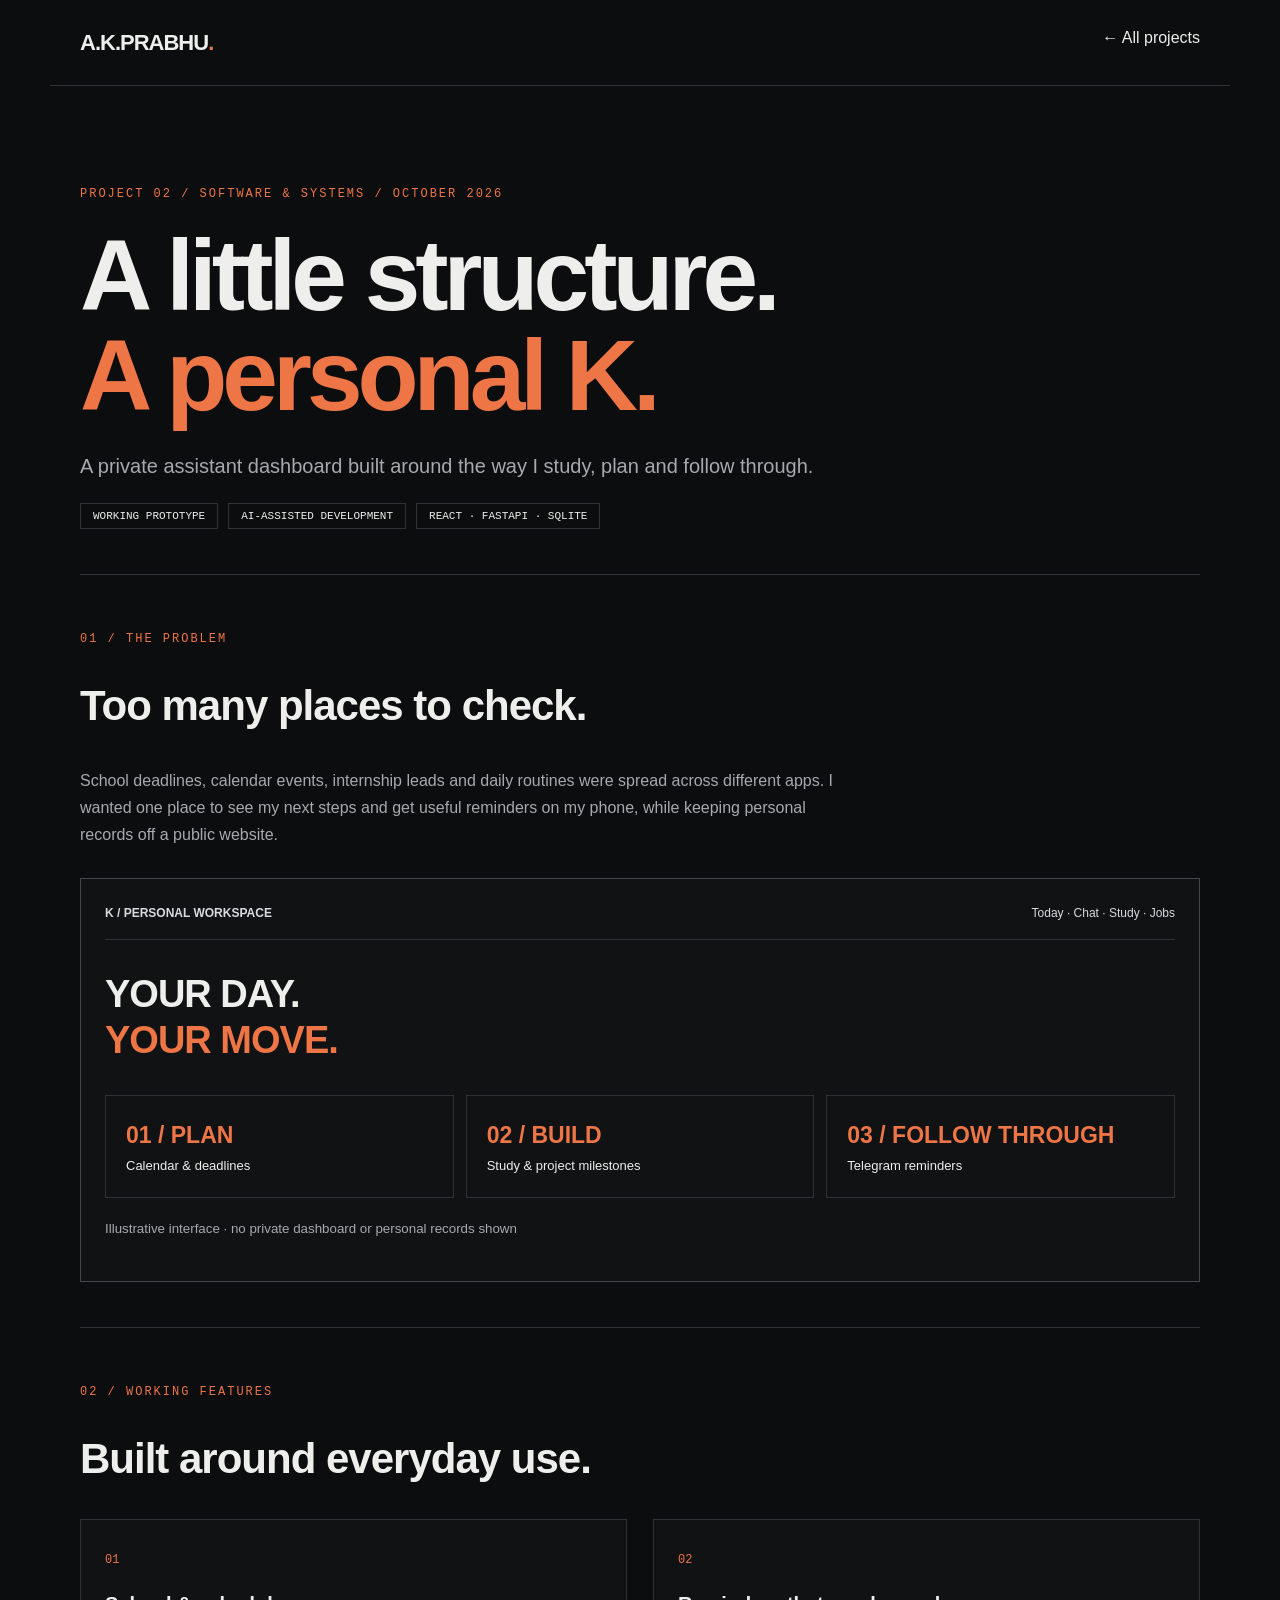
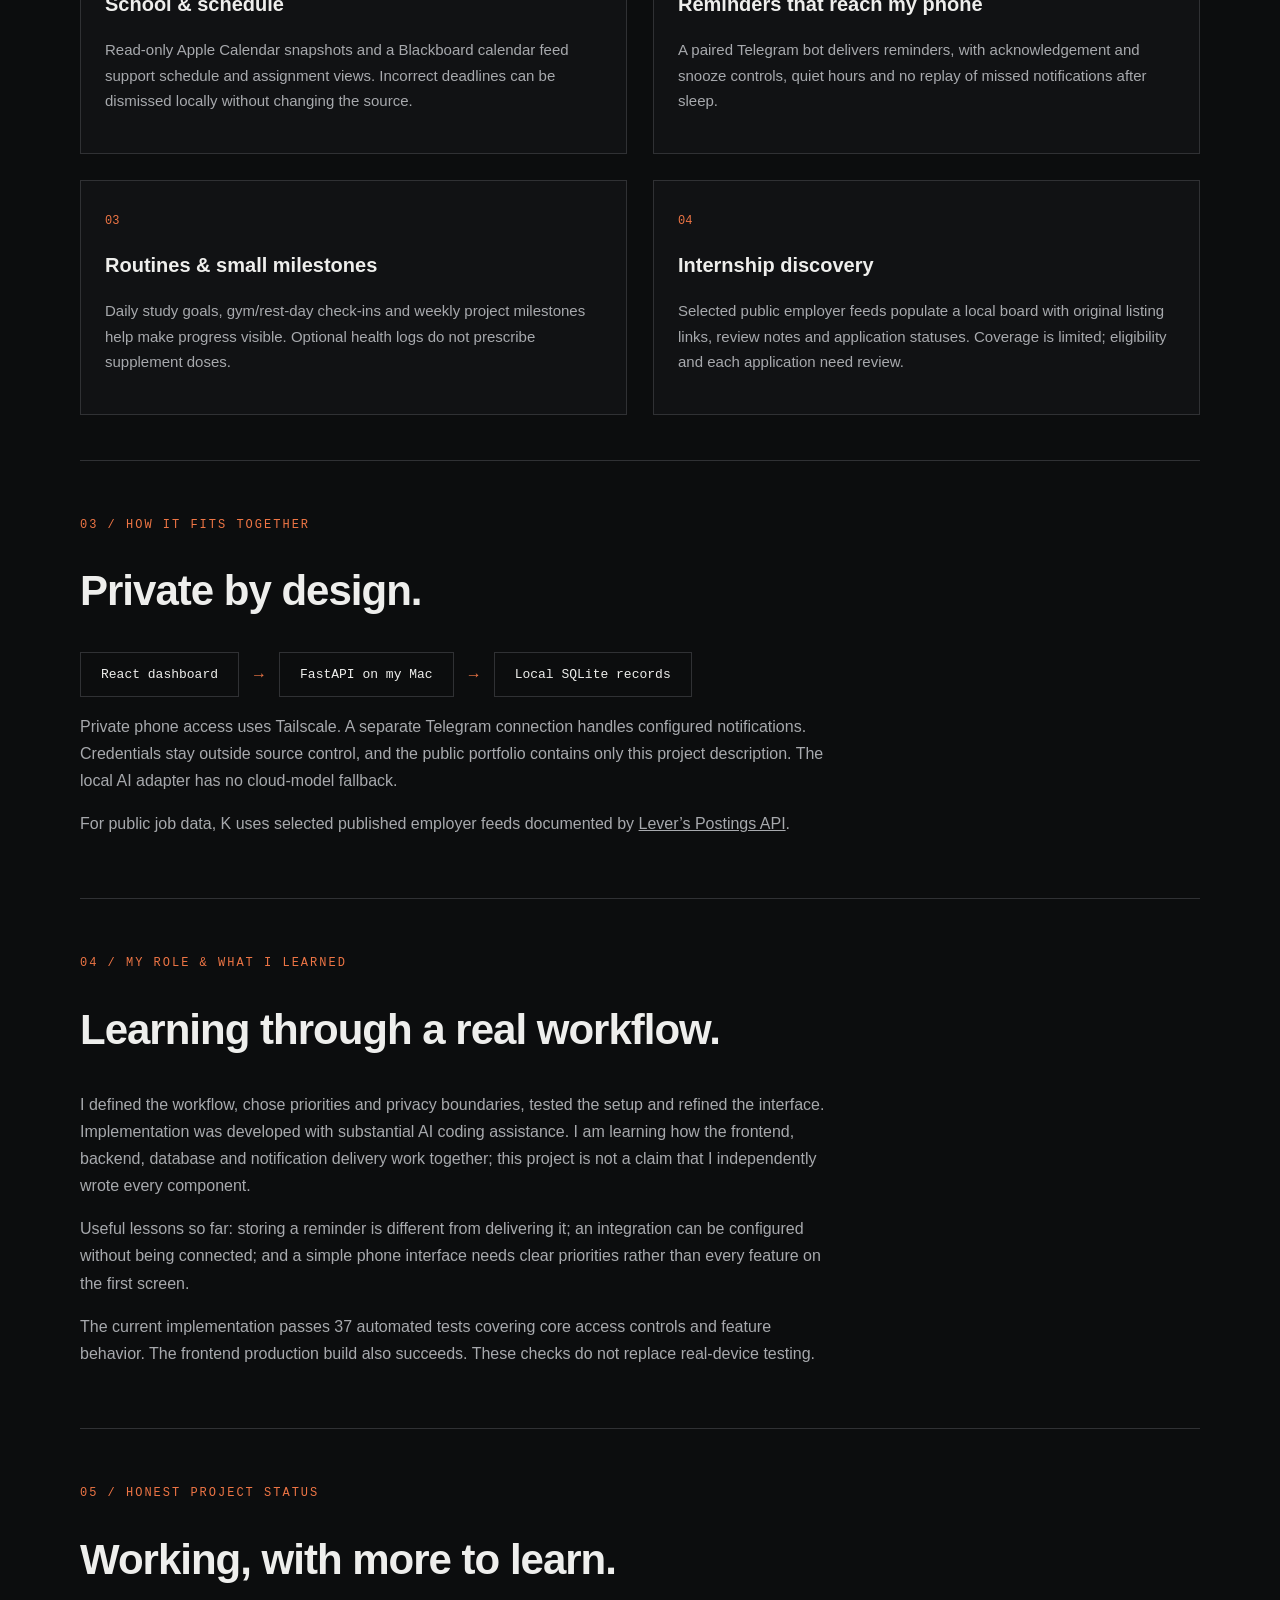
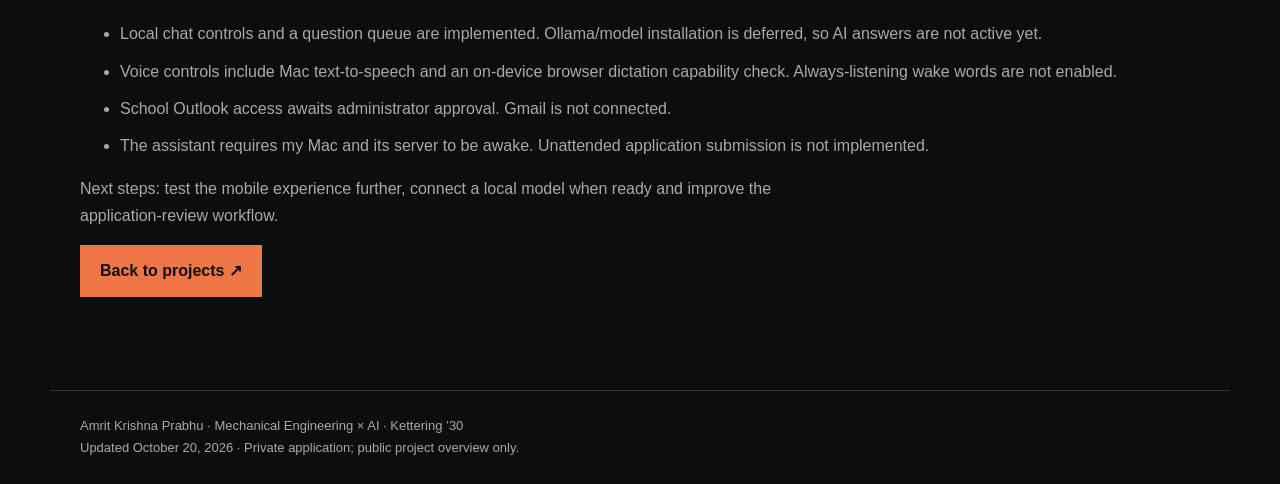
==== k-personal-assistant.html @ a57aa295 "Publish K personal assistant project case study Add K to the homepage and Projects page with an hone" ====
<!doctype html><html lang="en"><head><meta charset="utf-8"><meta name="viewport" content="width=device-width,initial-scale=1"><meta name="description" content="K: Amrit Krishna Prabhu’s AI-assisted personal dashboard project, combining local-first software, routines and Telegram reminders."><title>K — Personal Assistant | Amrit Krishna Prabhu</title><link rel="icon" href="favicon.svg"><style>
:root{color-scheme:dark;--orange:#ee7545;--muted:#a7a9ad;--line:#303134}*{box-sizing:border-box}body{margin:0;background:#0c0d0e;color:#eeeeec;font:16px/1.7 -apple-system,BlinkMacSystemFont,'Segoe UI',sans-serif}a{color:inherit;text-decoration:none}a:focus-visible{outline:2px solid var(--orange);outline-offset:6px}header,main,footer{max-width:1180px;margin:auto;padding:24px 30px}header{display:flex;justify-content:space-between;border-bottom:1px solid var(--line)}.logo{font-size:22px;font-weight:700;letter-spacing:-1px}.logo span,.eyebrow{color:var(--orange)}.eyebrow{font:12px monospace;letter-spacing:2px;text-transform:uppercase}h1{font-size:clamp(48px,8vw,100px);line-height:1;letter-spacing:-5px;margin:24px 0}h1 span{color:var(--orange)}h2{font-size:clamp(26px,4vw,42px);line-height:1.2;letter-spacing:-1px}h3{font-size:20px;line-height:1.3}p{color:var(--muted);max-width:760px}.lead{font-size:20px}.intro{padding:65px 0 45px}.tags{display:flex;gap:10px;flex-wrap:wrap}.tags span{border:1px solid var(--line);padding:6px 12px;font:11px monospace}.section{border-top:1px solid var(--line);padding:45px 0}.grid{display:grid;grid-template-columns:repeat(2,1fr);gap:26px}.card{padding:24px;border:1px solid var(--line);background:#111214}.card p{font-size:15px}.index{font:12px monospace;color:var(--orange)}.preview{border:1px solid #45464a;padding:24px;background:#111214;margin-top:30px}.preview header{padding:0 0 16px;font-size:12px;color:#d9dadd}.preview h2{font-size:38px}.preview small{color:var(--muted)}.preview-grid{display:grid;grid-template-columns:repeat(3,1fr);gap:12px}.preview-grid div{border:1px solid var(--line);padding:20px;font-size:13px}.preview-grid strong{display:block;color:var(--orange);font-size:23px}.flow{display:flex;gap:12px;flex-wrap:wrap}.flow span{border:1px solid var(--line);padding:14px 20px;font:13px monospace}.flow b{align-self:center;color:var(--orange)}.button{display:inline-block;padding:12px 20px;background:var(--orange);color:#101112;font-weight:650}footer{border-top:1px solid var(--line);font-size:13px;color:var(--muted);margin-top:24px}li{color:var(--muted);margin-bottom:10px}@media(max-width:650px){header,main,footer{padding:20px}header{font-size:13px}.intro{padding-top:40px}h1{letter-spacing:-2.5px}.grid,.preview-grid{grid-template-columns:1fr}.preview{padding:18px}.preview h2{font-size:30px}.flow b{display:none}.flow span{width:100%}}
</style></head><body><header><a class="logo" href="index.html#/">A.K.PRABHU<span>.</span></a><a href="index.html#/projects">← All projects</a></header><main><section class="intro"><p class="eyebrow">Project 02 / Software & systems / October 2026</p><h1>A little structure.<br><span>A personal K.</span></h1><p class="lead">A private assistant dashboard built around the way I study, plan and follow through.</p><div class="tags"><span>WORKING PROTOTYPE</span><span>AI-ASSISTED DEVELOPMENT</span><span>REACT · FASTAPI · SQLITE</span></div></section><section class="section"><p class="eyebrow">01 / The problem</p><h2>Too many places to check.</h2><p>School deadlines, calendar events, internship leads and daily routines were spread across different apps. I wanted one place to see my next steps and get useful reminders on my phone, while keeping personal records off a public website.</p><div class="preview" role="img" aria-label="Illustrative K interface showing Today, Chat, Study, Jobs and example workspace categories. No personal data."><header><strong>K / PERSONAL WORKSPACE</strong><span>Today · Chat · Study · Jobs</span></header><h2>YOUR DAY.<br><span style="color:var(--orange)">YOUR MOVE.</span></h2><div class="preview-grid"><div><strong>01 / PLAN</strong>Calendar & deadlines</div><div><strong>02 / BUILD</strong>Study & project milestones</div><div><strong>03 / FOLLOW THROUGH</strong>Telegram reminders</div></div><p><small>Illustrative interface · no private dashboard or personal records shown</small></p></div></section><section class="section"><p class="eyebrow">02 / Working features</p><h2>Built around everyday use.</h2><div class="grid"><article class="card"><span class="index">01</span><h3>School & schedule</h3><p>Read-only Apple Calendar snapshots and a Blackboard calendar feed support schedule and assignment views. Incorrect deadlines can be dismissed locally without changing the source.</p></article><article class="card"><span class="index">02</span><h3>Reminders that reach my phone</h3><p>A paired Telegram bot delivers reminders, with acknowledgement and snooze controls, quiet hours and no replay of missed notifications after sleep.</p></article><article class="card"><span class="index">03</span><h3>Routines & small milestones</h3><p>Daily study goals, gym/rest-day check-ins and weekly project milestones help make progress visible. Optional health logs do not prescribe supplement doses.</p></article><article class="card"><span class="index">04</span><h3>Internship discovery</h3><p>Selected public employer feeds populate a local board with original listing links, review notes and application statuses. Coverage is limited; eligibility and each application need review.</p></article></div></section><section class="section"><p class="eyebrow">03 / How it fits together</p><h2>Private by design.</h2><div class="flow"><span>React dashboard</span><b>→</b><span>FastAPI on my Mac</span><b>→</b><span>Local SQLite records</span></div><p>Private phone access uses Tailscale. A separate Telegram connection handles configured notifications. Credentials stay outside source control, and the public portfolio contains only this project description. The local AI adapter has no cloud-model fallback.</p><p>For public job data, K uses selected published employer feeds documented by <a href="https://github.com/lever/postings-api" target="_blank" rel="noopener noreferrer" style="text-decoration:underline">Lever’s Postings API</a>.</p></section><section class="section"><p class="eyebrow">04 / My role & what I learned</p><h2>Learning through a real workflow.</h2><p>I defined the workflow, chose priorities and privacy boundaries, tested the setup and refined the interface. Implementation was developed with substantial AI coding assistance. I am learning how the frontend, backend, database and notification delivery work together; this project is not a claim that I independently wrote every component.</p><p>Useful lessons so far: storing a reminder is different from delivering it; an integration can be configured without being connected; and a simple phone interface needs clear priorities rather than every feature on the first screen.</p><p>The current implementation passes 37 automated tests covering core access controls and feature behavior. The frontend production build also succeeds. These checks do not replace real-device testing.</p></section><section class="section"><p class="eyebrow">05 / Honest project status</p><h2>Working, with more to learn.</h2><ul><li>Local chat controls and a question queue are implemented. Ollama/model installation is deferred, so AI answers are not active yet.</li><li>Voice controls include Mac text-to-speech and an on-device browser dictation capability check. Always-listening wake words are not enabled.</li><li>School Outlook access awaits administrator approval. Gmail is not connected.</li><li>The assistant requires my Mac and its server to be awake. Unattended application submission is not implemented.</li></ul><p>Next steps: test the mobile experience further, connect a local model when ready and improve the application-review workflow.</p><a class="button" href="index.html#/projects">Back to projects ↗</a></section></main><footer>Amrit Krishna Prabhu · Mechanical Engineering × AI · Kettering ’30<br>Updated October 20, 2026 · Private application; public project overview only.</footer></body></html>
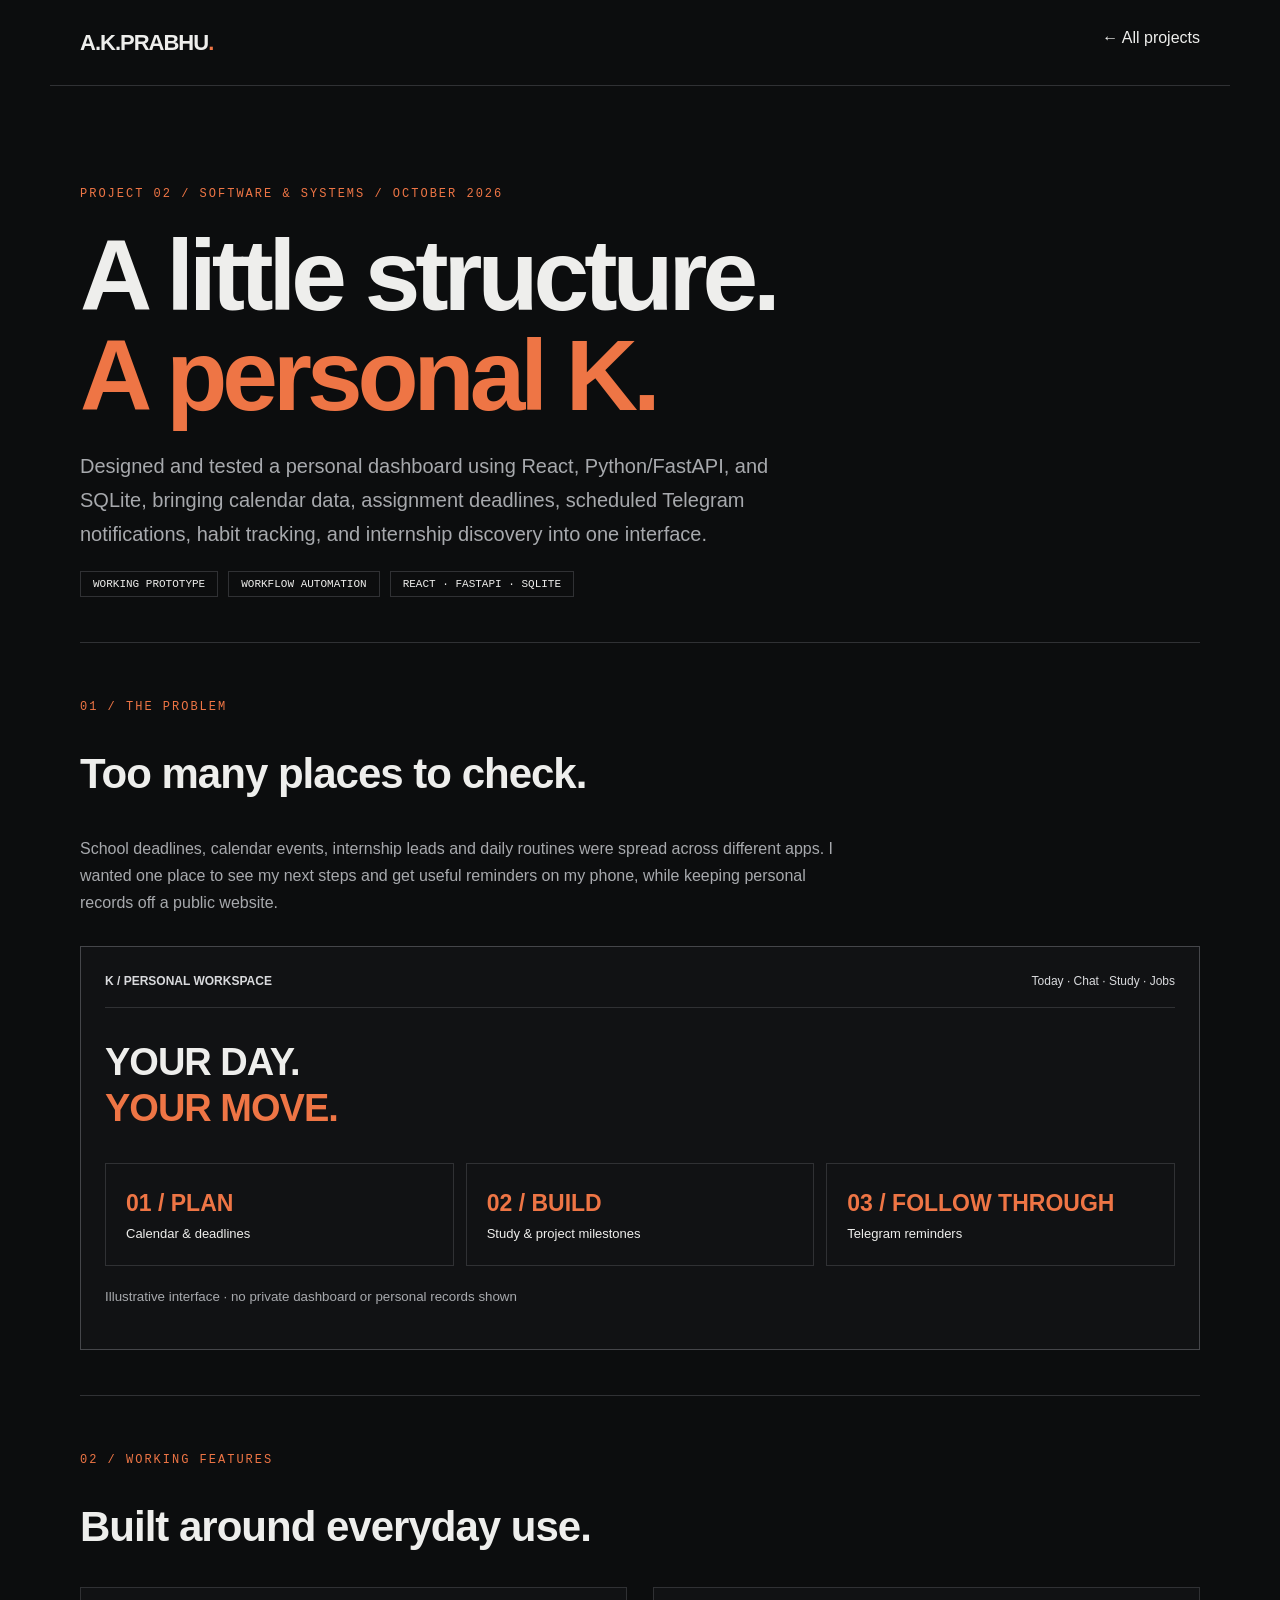
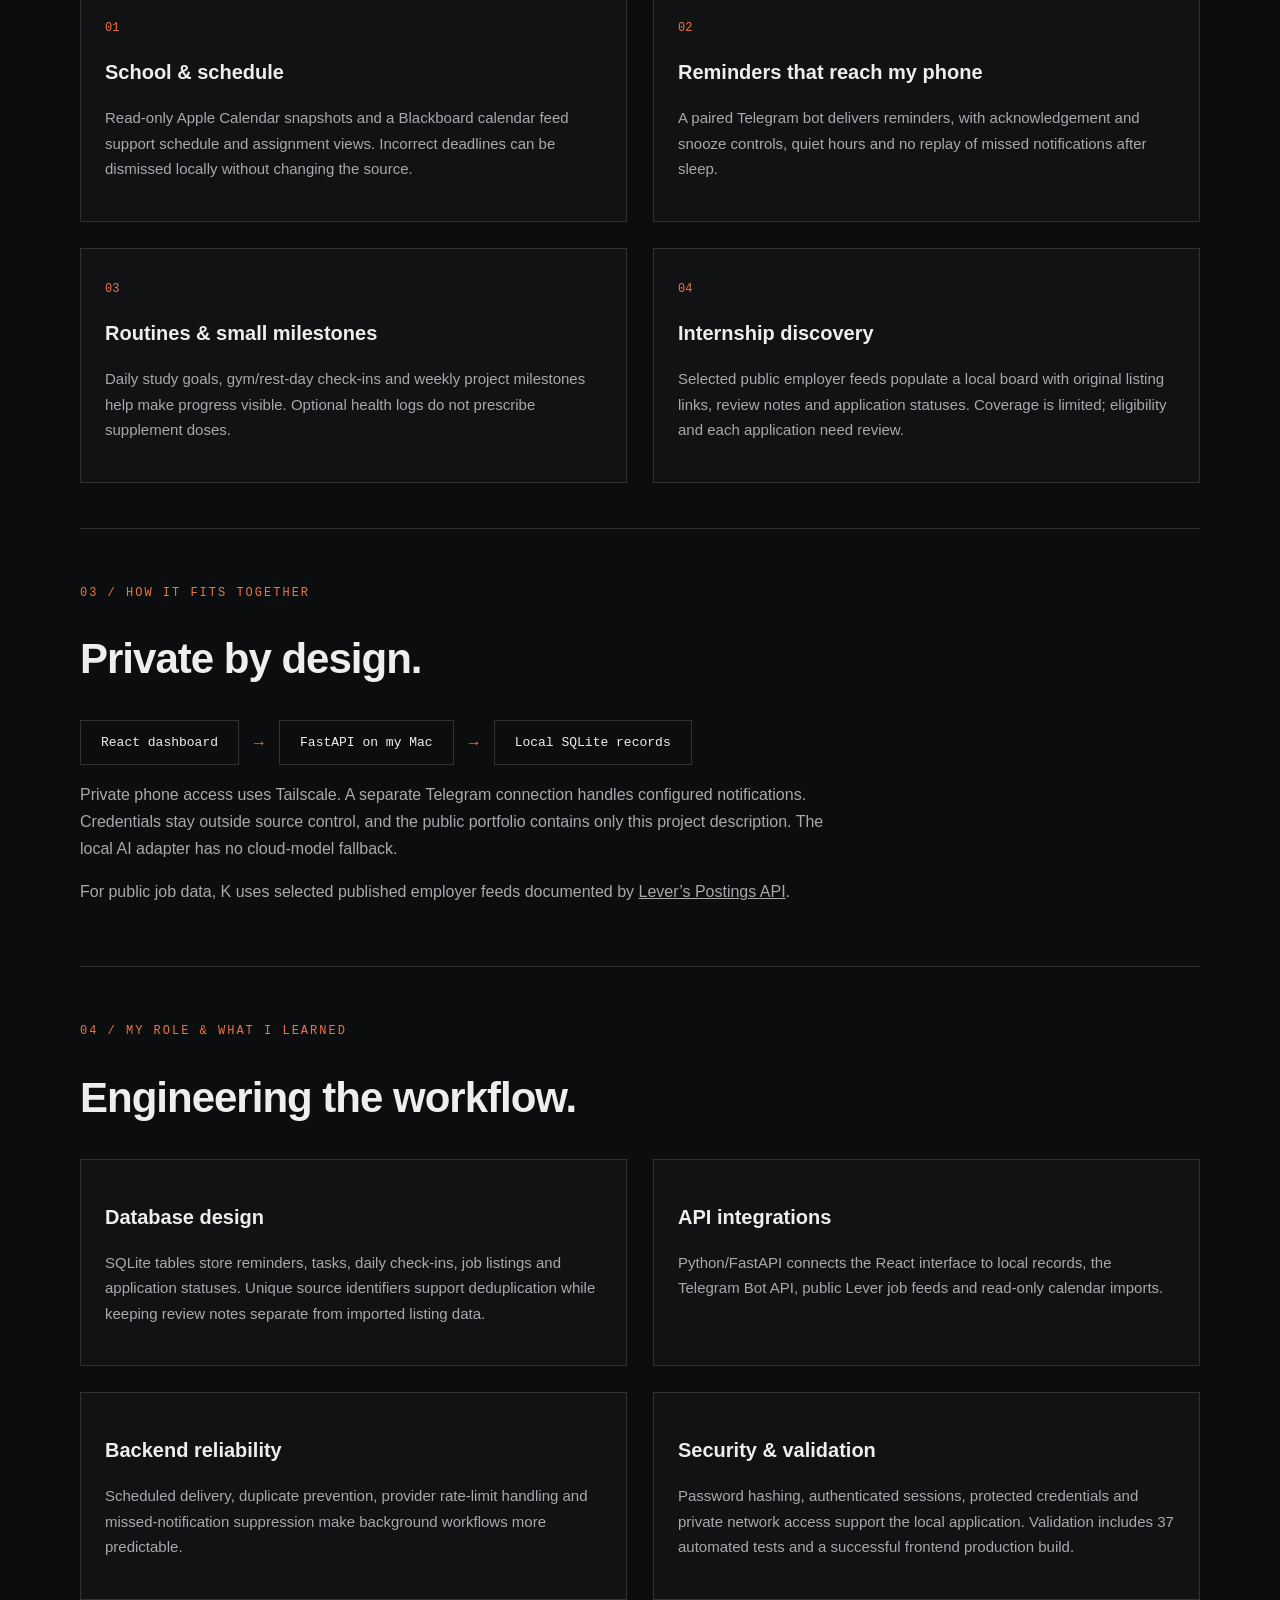
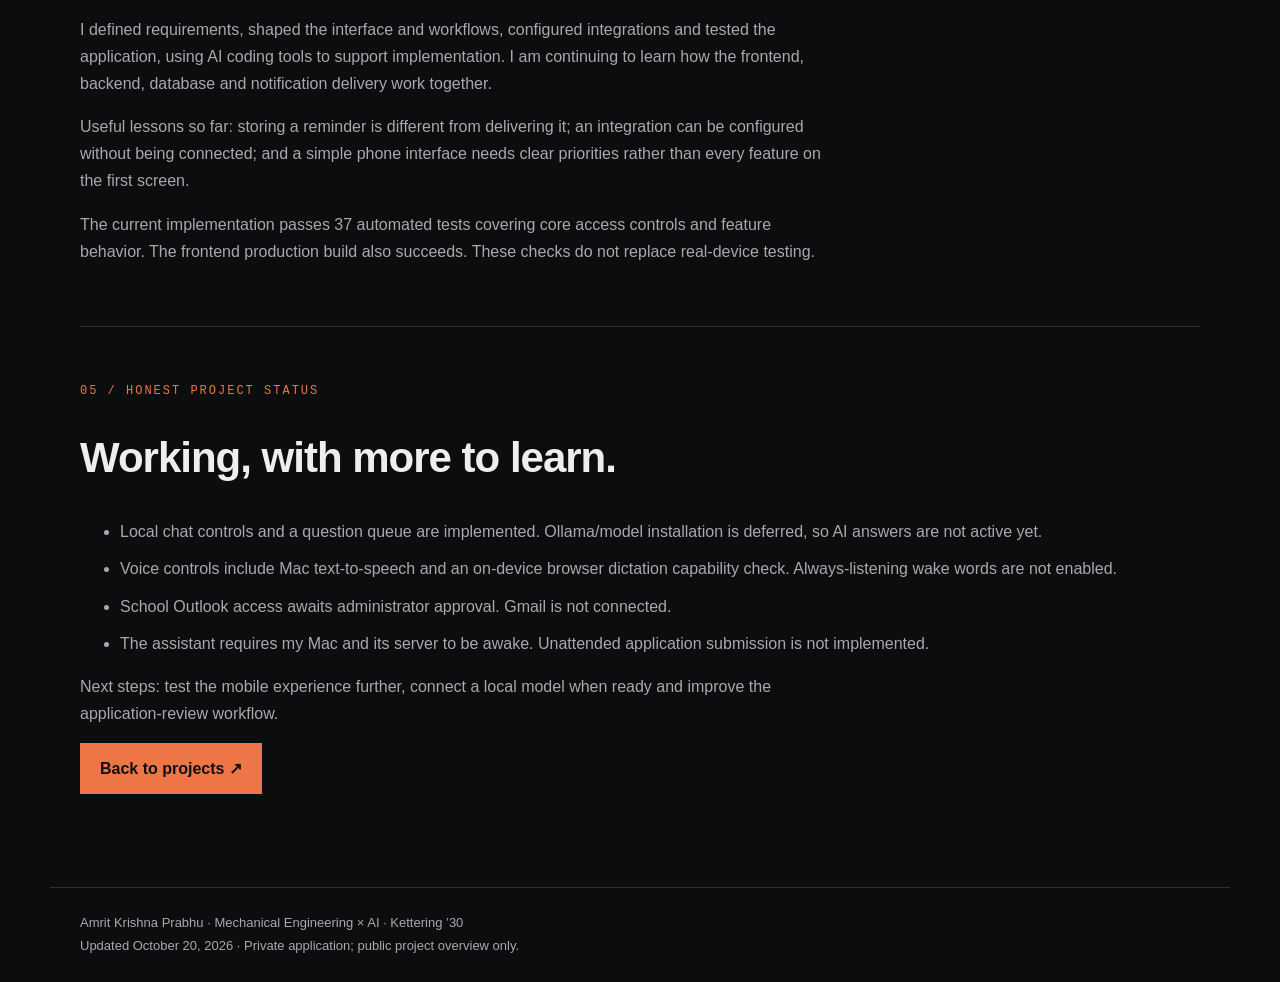
==== commit 6a633dbc: "Describe K database, API and reliability engineering" ====
--- a/k-personal-assistant.html
+++ b/k-personal-assistant.html
@@ -1,3 +1,3 @@
-<!doctype html><html lang="en"><head><meta charset="utf-8"><meta name="viewport" content="width=device-width,initial-scale=1"><meta name="description" content="K: Amrit Krishna Prabhu’s AI-assisted personal dashboard project, combining local-first software, routines and Telegram reminders."><title>K — Personal Assistant | Amrit Krishna Prabhu</title><link rel="icon" href="favicon.svg"><style>
+<!doctype html><html lang="en"><head><meta charset="utf-8"><meta name="viewport" content="width=device-width,initial-scale=1"><meta name="description" content="K: Amrit Krishna Prabhu’s AI-assisted personal dashboard project, combining local-first software, routines and Telegram reminders."><title>K — Personal Productivity & Workflow Automation | Amrit Krishna Prabhu</title><link rel="icon" href="favicon.svg"><style>
 :root{color-scheme:dark;--orange:#ee7545;--muted:#a7a9ad;--line:#303134}*{box-sizing:border-box}body{margin:0;background:#0c0d0e;color:#eeeeec;font:16px/1.7 -apple-system,BlinkMacSystemFont,'Segoe UI',sans-serif}a{color:inherit;text-decoration:none}a:focus-visible{outline:2px solid var(--orange);outline-offset:6px}header,main,footer{max-width:1180px;margin:auto;padding:24px 30px}header{display:flex;justify-content:space-between;border-bottom:1px solid var(--line)}.logo{font-size:22px;font-weight:700;letter-spacing:-1px}.logo span,.eyebrow{color:var(--orange)}.eyebrow{font:12px monospace;letter-spacing:2px;text-transform:uppercase}h1{font-size:clamp(48px,8vw,100px);line-height:1;letter-spacing:-5px;margin:24px 0}h1 span{color:var(--orange)}h2{font-size:clamp(26px,4vw,42px);line-height:1.2;letter-spacing:-1px}h3{font-size:20px;line-height:1.3}p{color:var(--muted);max-width:760px}.lead{font-size:20px}.intro{padding:65px 0 45px}.tags{display:flex;gap:10px;flex-wrap:wrap}.tags span{border:1px solid var(--line);padding:6px 12px;font:11px monospace}.section{border-top:1px solid var(--line);padding:45px 0}.grid{display:grid;grid-template-columns:repeat(2,1fr);gap:26px}.card{padding:24px;border:1px solid var(--line);background:#111214}.card p{font-size:15px}.index{font:12px monospace;color:var(--orange)}.preview{border:1px solid #45464a;padding:24px;background:#111214;margin-top:30px}.preview header{padding:0 0 16px;font-size:12px;color:#d9dadd}.preview h2{font-size:38px}.preview small{color:var(--muted)}.preview-grid{display:grid;grid-template-columns:repeat(3,1fr);gap:12px}.preview-grid div{border:1px solid var(--line);padding:20px;font-size:13px}.preview-grid strong{display:block;color:var(--orange);font-size:23px}.flow{display:flex;gap:12px;flex-wrap:wrap}.flow span{border:1px solid var(--line);padding:14px 20px;font:13px monospace}.flow b{align-self:center;color:var(--orange)}.button{display:inline-block;padding:12px 20px;background:var(--orange);color:#101112;font-weight:650}footer{border-top:1px solid var(--line);font-size:13px;color:var(--muted);margin-top:24px}li{color:var(--muted);margin-bottom:10px}@media(max-width:650px){header,main,footer{padding:20px}header{font-size:13px}.intro{padding-top:40px}h1{letter-spacing:-2.5px}.grid,.preview-grid{grid-template-columns:1fr}.preview{padding:18px}.preview h2{font-size:30px}.flow b{display:none}.flow span{width:100%}}
-</style></head><body><header><a class="logo" href="index.html#/">A.K.PRABHU<span>.</span></a><a href="index.html#/projects">← All projects</a></header><main><section class="intro"><p class="eyebrow">Project 02 / Software & systems / October 2026</p><h1>A little structure.<br><span>A personal K.</span></h1><p class="lead">A private assistant dashboard built around the way I study, plan and follow through.</p><div class="tags"><span>WORKING PROTOTYPE</span><span>AI-ASSISTED DEVELOPMENT</span><span>REACT · FASTAPI · SQLITE</span></div></section><section class="section"><p class="eyebrow">01 / The problem</p><h2>Too many places to check.</h2><p>School deadlines, calendar events, internship leads and daily routines were spread across different apps. I wanted one place to see my next steps and get useful reminders on my phone, while keeping personal records off a public website.</p><div class="preview" role="img" aria-label="Illustrative K interface showing Today, Chat, Study, Jobs and example workspace categories. No personal data."><header><strong>K / PERSONAL WORKSPACE</strong><span>Today · Chat · Study · Jobs</span></header><h2>YOUR DAY.<br><span style="color:var(--orange)">YOUR MOVE.</span></h2><div class="preview-grid"><div><strong>01 / PLAN</strong>Calendar & deadlines</div><div><strong>02 / BUILD</strong>Study & project milestones</div><div><strong>03 / FOLLOW THROUGH</strong>Telegram reminders</div></div><p><small>Illustrative interface · no private dashboard or personal records shown</small></p></div></section><section class="section"><p class="eyebrow">02 / Working features</p><h2>Built around everyday use.</h2><div class="grid"><article class="card"><span class="index">01</span><h3>School & schedule</h3><p>Read-only Apple Calendar snapshots and a Blackboard calendar feed support schedule and assignment views. Incorrect deadlines can be dismissed locally without changing the source.</p></article><article class="card"><span class="index">02</span><h3>Reminders that reach my phone</h3><p>A paired Telegram bot delivers reminders, with acknowledgement and snooze controls, quiet hours and no replay of missed notifications after sleep.</p></article><article class="card"><span class="index">03</span><h3>Routines & small milestones</h3><p>Daily study goals, gym/rest-day check-ins and weekly project milestones help make progress visible. Optional health logs do not prescribe supplement doses.</p></article><article class="card"><span class="index">04</span><h3>Internship discovery</h3><p>Selected public employer feeds populate a local board with original listing links, review notes and application statuses. Coverage is limited; eligibility and each application need review.</p></article></div></section><section class="section"><p class="eyebrow">03 / How it fits together</p><h2>Private by design.</h2><div class="flow"><span>React dashboard</span><b>→</b><span>FastAPI on my Mac</span><b>→</b><span>Local SQLite records</span></div><p>Private phone access uses Tailscale. A separate Telegram connection handles configured notifications. Credentials stay outside source control, and the public portfolio contains only this project description. The local AI adapter has no cloud-model fallback.</p><p>For public job data, K uses selected published employer feeds documented by <a href="https://github.com/lever/postings-api" target="_blank" rel="noopener noreferrer" style="text-decoration:underline">Lever’s Postings API</a>.</p></section><section class="section"><p class="eyebrow">04 / My role & what I learned</p><h2>Learning through a real workflow.</h2><p>I defined the workflow, chose priorities and privacy boundaries, tested the setup and refined the interface. Implementation was developed with substantial AI coding assistance. I am learning how the frontend, backend, database and notification delivery work together; this project is not a claim that I independently wrote every component.</p><p>Useful lessons so far: storing a reminder is different from delivering it; an integration can be configured without being connected; and a simple phone interface needs clear priorities rather than every feature on the first screen.</p><p>The current implementation passes 37 automated tests covering core access controls and feature behavior. The frontend production build also succeeds. These checks do not replace real-device testing.</p></section><section class="section"><p class="eyebrow">05 / Honest project status</p><h2>Working, with more to learn.</h2><ul><li>Local chat controls and a question queue are implemented. Ollama/model installation is deferred, so AI answers are not active yet.</li><li>Voice controls include Mac text-to-speech and an on-device browser dictation capability check. Always-listening wake words are not enabled.</li><li>School Outlook access awaits administrator approval. Gmail is not connected.</li><li>The assistant requires my Mac and its server to be awake. Unattended application submission is not implemented.</li></ul><p>Next steps: test the mobile experience further, connect a local model when ready and improve the application-review workflow.</p><a class="button" href="index.html#/projects">Back to projects ↗</a></section></main><footer>Amrit Krishna Prabhu · Mechanical Engineering × AI · Kettering ’30<br>Updated October 20, 2026 · Private application; public project overview only.</footer></body></html>
+</style></head><body><header><a class="logo" href="index.html#/">A.K.PRABHU<span>.</span></a><a href="index.html#/projects">← All projects</a></header><main><section class="intro"><p class="eyebrow">Project 02 / Software & systems / October 2026</p><h1>A little structure.<br><span>A personal K.</span></h1><p class="lead">Designed and tested a personal dashboard using React, Python/FastAPI, and SQLite, bringing calendar data, assignment deadlines, scheduled Telegram notifications, habit tracking, and internship discovery into one interface.</p><div class="tags"><span>WORKING PROTOTYPE</span><span>WORKFLOW AUTOMATION</span><span>REACT · FASTAPI · SQLITE</span></div></section><section class="section"><p class="eyebrow">01 / The problem</p><h2>Too many places to check.</h2><p>School deadlines, calendar events, internship leads and daily routines were spread across different apps. I wanted one place to see my next steps and get useful reminders on my phone, while keeping personal records off a public website.</p><div class="preview" role="img" aria-label="Illustrative K interface showing Today, Chat, Study, Jobs and example workspace categories. No personal data."><header><strong>K / PERSONAL WORKSPACE</strong><span>Today · Chat · Study · Jobs</span></header><h2>YOUR DAY.<br><span style="color:var(--orange)">YOUR MOVE.</span></h2><div class="preview-grid"><div><strong>01 / PLAN</strong>Calendar & deadlines</div><div><strong>02 / BUILD</strong>Study & project milestones</div><div><strong>03 / FOLLOW THROUGH</strong>Telegram reminders</div></div><p><small>Illustrative interface · no private dashboard or personal records shown</small></p></div></section><section class="section"><p class="eyebrow">02 / Working features</p><h2>Built around everyday use.</h2><div class="grid"><article class="card"><span class="index">01</span><h3>School & schedule</h3><p>Read-only Apple Calendar snapshots and a Blackboard calendar feed support schedule and assignment views. Incorrect deadlines can be dismissed locally without changing the source.</p></article><article class="card"><span class="index">02</span><h3>Reminders that reach my phone</h3><p>A paired Telegram bot delivers reminders, with acknowledgement and snooze controls, quiet hours and no replay of missed notifications after sleep.</p></article><article class="card"><span class="index">03</span><h3>Routines & small milestones</h3><p>Daily study goals, gym/rest-day check-ins and weekly project milestones help make progress visible. Optional health logs do not prescribe supplement doses.</p></article><article class="card"><span class="index">04</span><h3>Internship discovery</h3><p>Selected public employer feeds populate a local board with original listing links, review notes and application statuses. Coverage is limited; eligibility and each application need review.</p></article></div></section><section class="section"><p class="eyebrow">03 / How it fits together</p><h2>Private by design.</h2><div class="flow"><span>React dashboard</span><b>→</b><span>FastAPI on my Mac</span><b>→</b><span>Local SQLite records</span></div><p>Private phone access uses Tailscale. A separate Telegram connection handles configured notifications. Credentials stay outside source control, and the public portfolio contains only this project description. The local AI adapter has no cloud-model fallback.</p><p>For public job data, K uses selected published employer feeds documented by <a href="https://github.com/lever/postings-api" target="_blank" rel="noopener noreferrer" style="text-decoration:underline">Lever’s Postings API</a>.</p></section><section class="section"><p class="eyebrow">04 / My role & what I learned</p><h2>Engineering the workflow.</h2><div class="grid"><article class="card"><h3>Database design</h3><p>SQLite tables store reminders, tasks, daily check-ins, job listings and application statuses. Unique source identifiers support deduplication while keeping review notes separate from imported listing data.</p></article><article class="card"><h3>API integrations</h3><p>Python/FastAPI connects the React interface to local records, the Telegram Bot API, public Lever job feeds and read-only calendar imports.</p></article><article class="card"><h3>Backend reliability</h3><p>Scheduled delivery, duplicate prevention, provider rate-limit handling and missed-notification suppression make background workflows more predictable.</p></article><article class="card"><h3>Security & validation</h3><p>Password hashing, authenticated sessions, protected credentials and private network access support the local application. Validation includes 37 automated tests and a successful frontend production build.</p></article></div><p>I defined requirements, shaped the interface and workflows, configured integrations and tested the application, using AI coding tools to support implementation. I am continuing to learn how the frontend, backend, database and notification delivery work together.</p><p>Useful lessons so far: storing a reminder is different from delivering it; an integration can be configured without being connected; and a simple phone interface needs clear priorities rather than every feature on the first screen.</p><p>The current implementation passes 37 automated tests covering core access controls and feature behavior. The frontend production build also succeeds. These checks do not replace real-device testing.</p></section><section class="section"><p class="eyebrow">05 / Honest project status</p><h2>Working, with more to learn.</h2><ul><li>Local chat controls and a question queue are implemented. Ollama/model installation is deferred, so AI answers are not active yet.</li><li>Voice controls include Mac text-to-speech and an on-device browser dictation capability check. Always-listening wake words are not enabled.</li><li>School Outlook access awaits administrator approval. Gmail is not connected.</li><li>The assistant requires my Mac and its server to be awake. Unattended application submission is not implemented.</li></ul><p>Next steps: test the mobile experience further, connect a local model when ready and improve the application-review workflow.</p><a class="button" href="index.html#/projects">Back to projects ↗</a></section></main><footer>Amrit Krishna Prabhu · Mechanical Engineering × AI · Kettering ’30<br>Updated October 20, 2026 · Private application; public project overview only.</footer></body></html>
